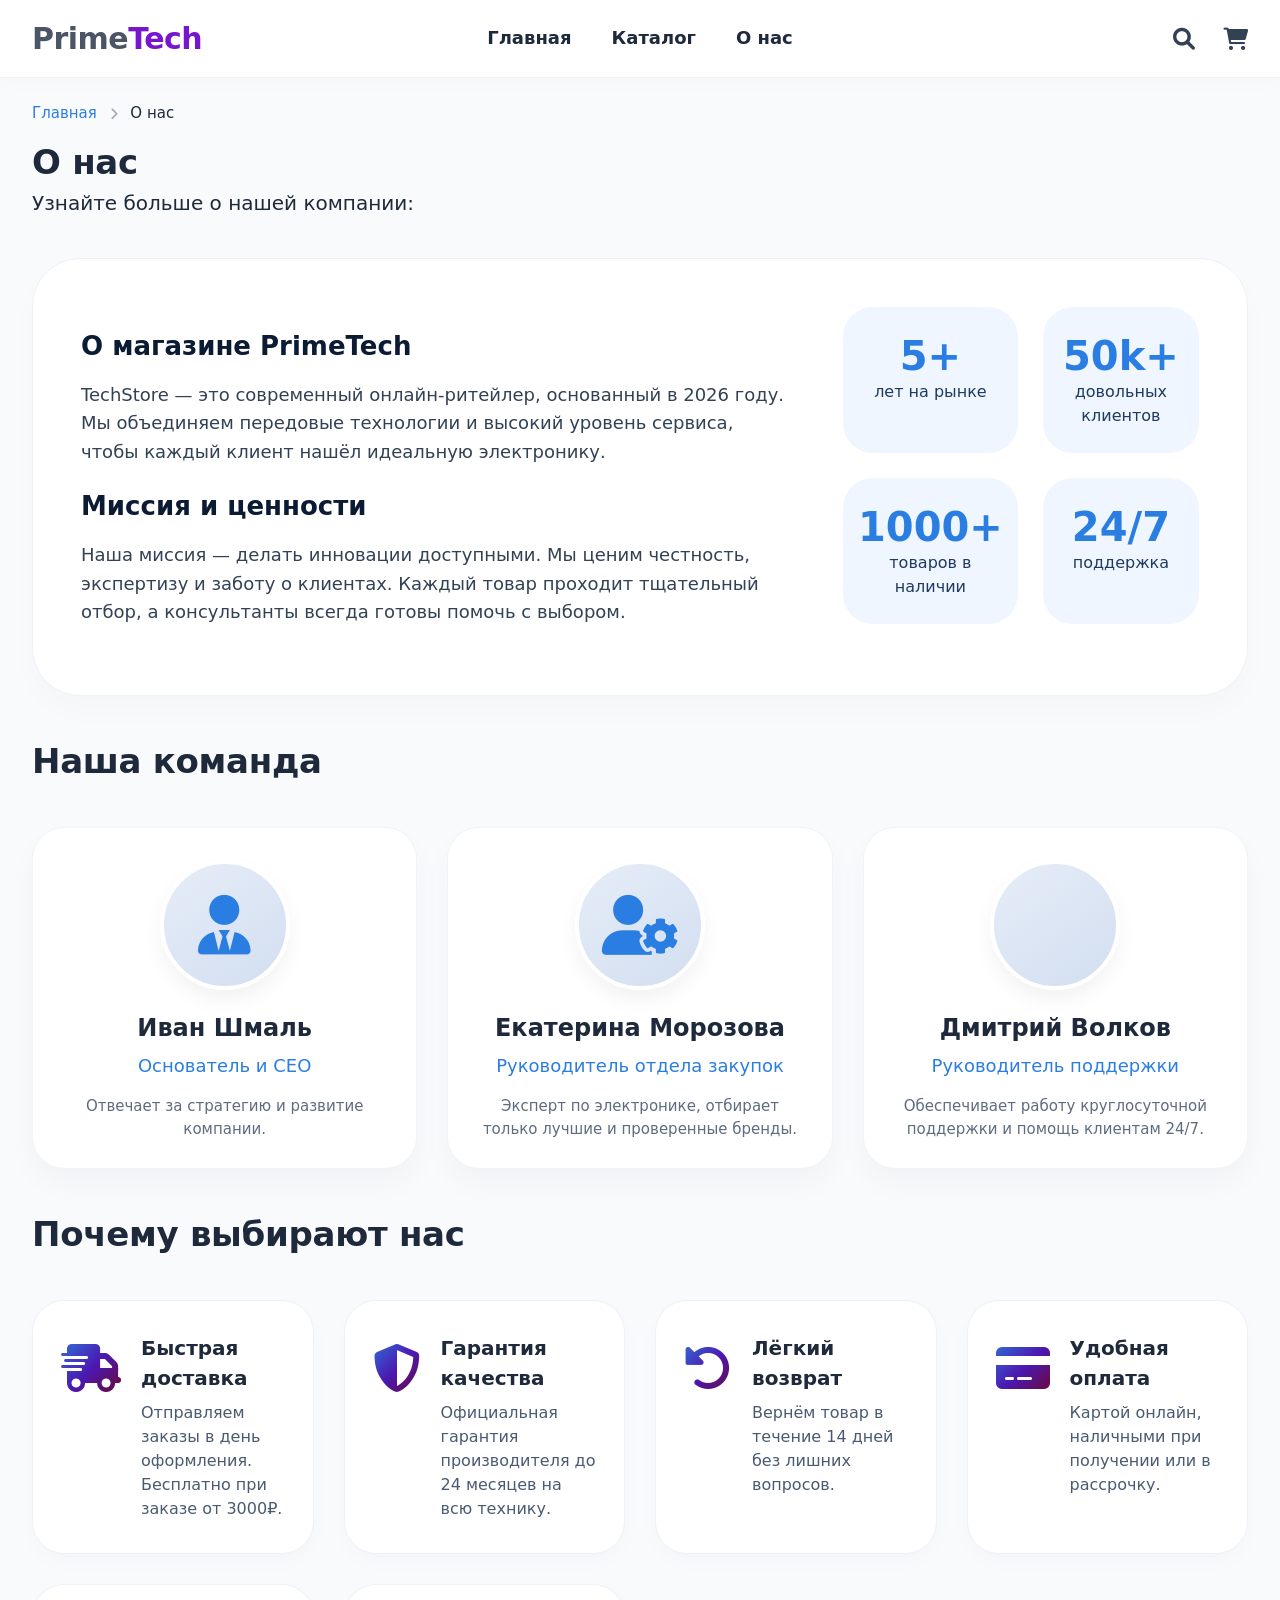
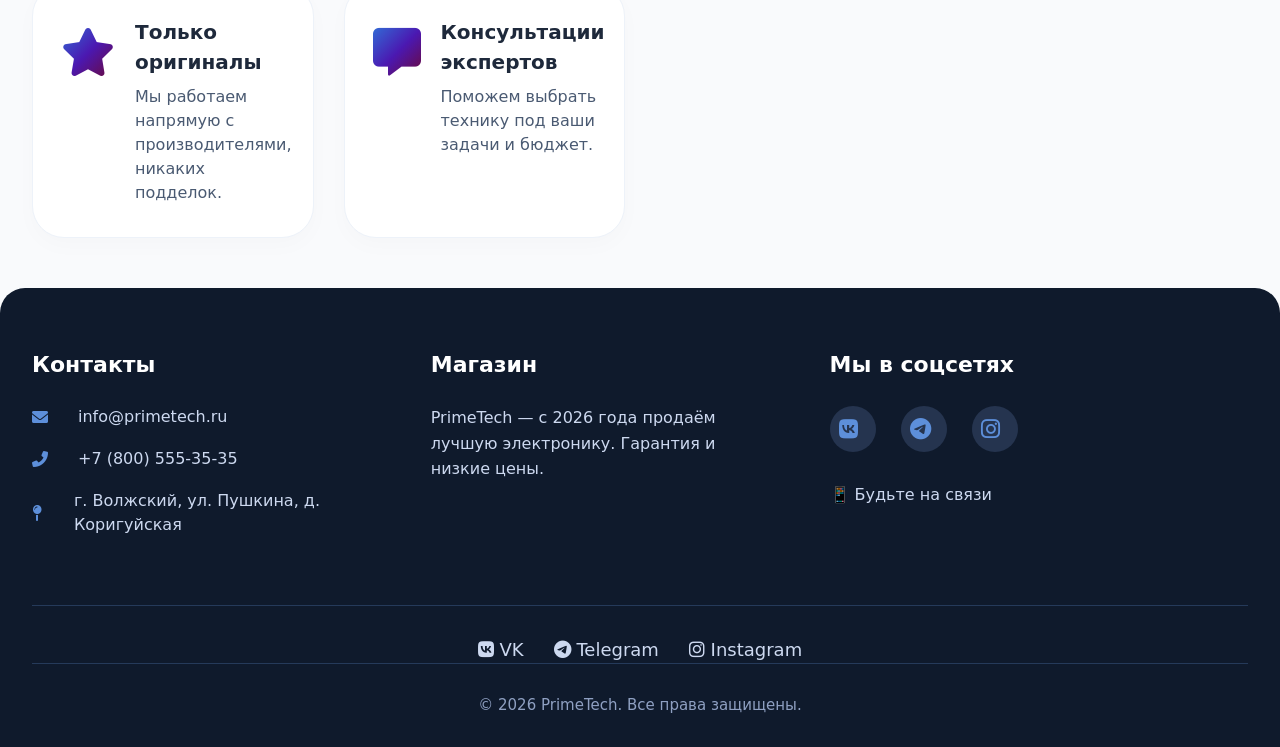
==== about.html @ de72a10a "Created about.html with team section" ====
<!DOCTYPE html>
<html lang="en">
<head>
    <meta charset="UTF-8">
    <meta name="viewport" content="width=device-width, initial-scale=1.0">
    <title>О нас - PrimeTech</title>
    <link rel="stylesheet" href="https://cdnjs.cloudflare.com/ajax/libs/font-awesome/6.0.0-beta3/css/all.min.css">
    <link href="style.css" rel="stylesheet"/>
</head>
<body>
    <header>
        <div class="content header">
            <div class="header-left">
                <div class="logo">Prime<span>Tech</span></div>
            </div>
            <div class="header-center">
                <nav class="nav">
                    <a href="index.html">Главная</a>
                    <a href="catalog.html">Каталог</a>
                    <a href="about.html">О нас</a>
                </nav>
            </div>
            <div class="header-right">
                <a class="fas fa-search"></a>
                <a class="fas fa-shopping-cart"></a>
            </div>
        </div>
    </header>

    <main class="content">
        <div class="breadcrumbs">
            <a href="index.html">Главная</a> <i class="fas fa-chevron-right" style="font-size: 12px; margin: 0 8px; opacity: 0.6;"></i> 
            <span>О нас</span>
        </div>
        <h2 style="margin-bottom: 0px;">О нас</h2>
        <p style="font-size: 20px; margin-bottom: 40px">Узнайте больше о нашей компании:</p>
        <div class="about-intro">
            <div class="about-text">
                <h3>О магазине PrimeTech</h3>
                <p>TechStore — это современный онлайн-ритейлер, основанный в 2026 году. Мы объединяем передовые технологии и высокий уровень сервиса, чтобы каждый клиент нашёл идеальную электронику.</p>
                
                <h3>Миссия и ценности</h3>
                <p>Наша миссия — делать инновации доступными. Мы ценим честность, экспертизу и заботу о клиентах. Каждый товар проходит тщательный отбор, а консультанты всегда готовы помочь с выбором.</p>
            </div>
            <div class="stats-grid">
                <div class="stat-item">
                    <div class="stat-number">5+</div>
                    <div class="stat-label">лет на рынке</div>
                </div>
                <div class="stat-item">
                    <div class="stat-number">50k+</div>
                    <div class="stat-label">довольных клиентов</div>
                </div>
                <div class="stat-item">
                    <div class="stat-number">1000+</div>
                    <div class="stat-label">товаров в наличии</div>
                </div>
                <div class="stat-item">
                    <div class="stat-number">24/7</div>
                    <div class="stat-label">поддержка</div>
                </div>
            </div>
        </div>

        <h2 class="section-title" style="margin-top: 30px;">Наша команда</h2>
        <div class="team-grid">
            <div class="team-card">
                <div class="team-avatar"><i class="fas fa-user-tie"></i></div>
                <div class="team-name">Иван Шмаль</div>
                <div class="team-position">Основатель и CEO</div>
                <div class="team-desc"> Отвечает за стратегию и развитие компании.</div>
            </div>
            <div class="team-card">
                <div class="team-avatar"><i class="fas fa-user-cog"></i></div>
                <div class="team-name">Екатерина Морозова</div>
                <div class="team-position">Руководитель отдела закупок</div>
                <div class="team-desc">Эксперт по электронике, отбирает только лучшие и проверенные бренды.</div>
            </div>
            <div class="team-card">
                <div class="team-avatar"><i class="fas fa-user-headset"></i></div>
                <div class="team-name">Дмитрий Волков</div>
                <div class="team-position">Руководитель поддержки</div>
                <div class="team-desc">Обеспечивает работу круглосуточной поддержки и помощь клиентам 24/7.</div>
            </div>
        </div>

        <h2 class="section-title">Почему выбирают нас</h2>
        <div class="benefits-list">
            <div class="benefit-card">
                <div class="benefit-icon"><i class="fas fa-truck-fast"></i></div>
                <div class="benefit-content">
                    <h4>Быстрая доставка</h4>
                    <p>Отправляем заказы в день оформления. Бесплатно при заказе от 3000₽.</p>
                </div>
            </div>
            <div class="benefit-card">
                <div class="benefit-icon"><i class="fa-solid fa-shield"></i></div>
                <div class="benefit-content">
                    <h4>Гарантия качества</h4>
                    <p>Официальная гарантия производителя до 24 месяцев на всю технику.</p>
                </div>
            </div>
            <div class="benefit-card">
                <div class="benefit-icon"><i class="fas fa-rotate-left"></i></div>
                <div class="benefit-content">
                    <h4>Лёгкий возврат</h4>
                    <p>Вернём товар в течение 14 дней без лишних вопросов.</p>
                </div>
            </div>
            <div class="benefit-card">
                <div class="benefit-icon"><i class="fas fa-credit-card"></i></div>
                <div class="benefit-content">
                    <h4>Удобная оплата</h4>
                    <p>Картой онлайн, наличными при получении или в рассрочку.</p>
                </div>
            </div>
            <div class="benefit-card">
                <div class="benefit-icon"><i class="fas fa-star"></i></div>
                <div class="benefit-content">
                    <h4>Только оригиналы</h4>
                    <p>Мы работаем напрямую с производителями, никаких подделок.</p>
                </div>
            </div>
            <div class="benefit-card">
                <div class="benefit-icon"><i class="fas fa-message"></i></div>
                <div class="benefit-content">
                    <h4>Консультации экспертов</h4>
                    <p>Поможем выбрать технику под ваши задачи и бюджет.</p>
                </div>
            </div>
        </div>
    </main>

    <footer>
        <div class="content">
            <div class="footer-grid">
                <div class="footer-col">
                    <h4 style="color:white; font-size: 22px; margin-bottom: 24px;">Контакты</h4>
                    <div class="contact-row">
                        <i class="fas fa-envelope"></i>
                        <span>info@primetech.ru</span>
                    </div>
                    <div class="contact-row">
                        <i class="fas fa-phone-alt"></i>
                        <span>+7 (800) 555-35-35</span>
                    </div>
                    <div class="contact-row">
                        <i class="fas fa-map-pin"></i>
                        <span>г. Волжский, ул. Пушкина, д. Коригуйская</span>
                    </div>
                </div>
                <div class="footer-col">
                    <h4 style="color:white; font-size: 22px; margin-bottom: 24px;">Магазин</h4>
                    <p>PrimeTech — с 2026 года продаём лучшую электронику. Гарантия и низкие цены.</p>
                </div>
                <div class="footer-col">
                    <h4 style="color:white; font-size: 22px; margin-bottom: 24px;">Мы в соцсетях</h4>
                    <div class="social-links">
                        <a href="#" aria-label="VK"><i class="fab fa-vk"></i></a>
                        <a href="#" aria-label="Telegram"><i class="fab fa-telegram-plane"></i></a>
                        <a href="#" aria-label="Instagram"><i class="fab fa-instagram"></i></a>
                    </div>
                    <p style="margin-top: 30px;">📱 Будьте на связи</p>
                </div>
            </div>
            <div style="display: flex; gap: 30px; justify-content: center; border-top: 1px solid #253a5a; padding-top: 30px; font-size: 18px;">
                <span><i class="fab fa-vk"></i> VK</span>
                <span><i class="fab fa-telegram"></i> Telegram</span>
                <span><i class="fab fa-instagram"></i> Instagram</span>
            </div>
            <div class="copyright">
                © 2026 PrimeTech. Все права защищены.
            </div>
        </div>
    </footer>
</body>
</html>
---- style.css ----
* {
    margin: 0;
    padding: 0;
    box-sizing: border-box;
    font-family: 'Segoe UI', Roboto, system-ui, sans-serif;
}

body {
    background-color: #f9fafc;
    color: #1e293b;
    line-height: 1.5;
}

.content {
    max-width: 1280px;
    margin: 0 auto;
    padding: 0 32px;
}

.content h2{
    font-size: 34px;
    font-weight: 600;
    margin-bottom: 40px;
    letter-spacing: -0.3px;
}

/* Header */

header{
    background-color: #ffffff;
    box-shadow: 0 4px 20px rgba(0,0,0,0.02);
    padding: 16px 0;
    border-bottom: 1px solid #eef2f6;
}

.header{
    display: flex;
    align-items: center;
    justify-content: space-between;
}

/* Header-left */

.header-left {
  flex: 1;
  display: flex;
  justify-content: flex-start;
}

.logo{
    font-size: 30px;
    font-weight: 700;
    letter-spacing: -0.5px;
    color: #4b5566;
}

.logo span{
    color: #7617cf;
}

/* Header-center */

.header-center{
    flex: 1;
    display: flex;
    justify-content: center;
}

.nav{
    display: flex;
    gap: 40px;
    list-style: none;
}

.nav a{
    text-decoration: none;
    font-weight: 600;
    font-size: 18px;
    color: #1e293b;
    transition: 0.2s;
    padding: 8px 0;
    border-bottom: 2px solid transparent;
}

.nav a:hover {
    color: #2a7de1;
    border-bottom-color: #2a7de1;
}

/* Header-right */

.header-right {
    flex: 1;
    display: flex;
    justify-content: flex-end;
    gap: 28px;
    font-size: 22px;
    color: #334155;
}

.header-right a {
    cursor: pointer;
    transition: 0.2s;
}

.header-right a:hover {
    color: #2a7de1;
    transform: scale(1.05);
}

/* Hero */

.hero {
    background: linear-gradient(100deg, #0f1a2f 0%, #1e3a5f 100%);
    background-size: cover;
    background-blend-mode: overlay;
    background-position: center 40%;
    color: white;
    padding: 80px 0;
    border-radius: 0 0 25px 25px;
    margin-bottom: 60px;
}

.hero-content {
    max-width: 600px;
}

.hero h1 {
    font-size: 52px;
    font-weight: 700;
    margin-bottom: 16px;
    line-height: 1.2;
}

.hero p {
    font-size: 22px;
    margin-bottom: 32px;
    opacity: 0.9;
}

.btn {
    display: inline-block;
    background-color: #2a7de1;
    color: white;
    padding: 14px 38px;
    border-radius: 60px;
    font-weight: 600;
    font-size: 18px;
    text-decoration: none;
    transition: 0.2s;
    cursor: pointer;
    box-shadow: 0 8px 18px rgba(42,125,225,0.3);
}
 .btn:hover {
    background-color: #1d5bbf;
    transform: translateY(-2px);
} 

.btn-outline {
    background: transparent;
    box-shadow: none;
    border: 2px solid #2a7de1;
    color: #2a7de1;
    padding: 12px 32px;
}

.btn-outline:hover {
    background: #2a7de1;
    color: white;
}

/* Cards */

.card{
    display: grid;
    grid-template-columns: repeat(auto-fit, minmax(260px,1fr));
    gap: 30px;
    margin-bottom: 40px;
}

.product-card{
    background: white;
    border-radius: 28px;
    padding: 24px 22px 28px;
    box-shadow: 0 15px 30px rgba(0,0,0,0.03);
    transition: 0.25s ease;
    border: 1px solid #f0f3f8;
    display: flex;
    flex-direction: column;
}


.product-card:hover {
    transform: translateY(-6px);
    box-shadow: 0 30px 45px rgba(0,20,50,0.08);
    border-color: #d9e3f0;
}

.product-title{
    font-size: 20px;
    font-weight: 600;
    margin-bottom: 8px;
}

.product-about{
    font-size: 14px;
    color: #5f6c80;
    margin-bottom: 18px;
    line-height: 1.4;
    flex: 1;
}

.product-price{
    font-size: 26px;
    font-weight: 700;
    color: #0b1b33;
    margin-bottom: 18px;
}

.product-card span{
    display: inline-block;
    background-color: #dc2626;
    color: white;
    font-weight: 700;
    font-size: 18px;
    padding: 6px 18px;
    border-radius: 40px;
    margin-bottom: 16px;
    align-self: flex-start;
    letter-spacing: 0.5px;
    box-shadow: 0 4px 10px rgba(220,38,38,0.2);
}

.product-reviews{
    font-size: 16px;
    color: #64748b;
    margin-bottom: 16px;
    font-weight: 500;
}

.product-reviews i{
    color: #f5b342;
    margin-right: 6px;
}

.product-card .btn{
    padding: 12px 0;
    font-size: 16px;
    text-align: center;
    width: 100%;
    background-color: #eef2f8;
    color: #1e293b;
    box-shadow: none;
    border-radius: 40px;
    font-weight: 600;
}

.product-card .btn i{
    margin-right: 8px;
}

.product-card .btn:hover{
    background-color: #2a7de1;
    color: white;
}

/* Преимущества */

.benefits-grid {
    display: grid;
    grid-template-columns: repeat(4, 1fr);
    gap: 30px;
    margin: 60px 0 40px;
}
.benefit-item {
    background: white;
    padding: 30px 20px;
    border-radius: 40px;
    text-align: center;
    box-shadow: 0 8px 22px rgba(0,0,0,0.02);
    border: 1px solid #edf2f9;
    transition: 0.2s;
}
.benefit-item:hover {
    transform: translateY(-6px);
    box-shadow: 0 30px 45px rgba(0,20,50,0.08);
    border-color: #d9e3f0;
}
.benefit-item i {
    font-size: 48px;
    margin-bottom: 20px;
    background: linear-gradient(135deg, #2c7cdd, #4b18b1, #74051d);
    background-clip: text;
    color: transparent;
}
.benefit-item h4 {
    font-size: 20px;
    font-weight: 600;
    margin-bottom: 10px;
}
.benefit-item p {
    color: #4a5a72;
    font-size: 15px;
}

/* Footer */

footer {
    background-color: #0f1a2c;
    color: #cdd9f0;
    padding: 60px 0 30px;
    border-radius: 25px 25px 0 0;
}

.footer-grid {
    display: grid;
    grid-template-columns: 1fr 1fr 1.2fr;
    gap: 50px;
    margin-bottom: 50px;
}

.footer-col p {
    margin: 12px 0 16px;
    font-size: 16px;
    line-height: 1.6;
}

.footer-col i {
    width: 28px;
    color: #5d8fda;
}

.social-links {
    display: flex;
    gap: 25px;
    margin-top: 25px;
}
.social-links a {
    color: white;
    background: #25344f;
    width: 46px;
    height: 46px;
    border-radius: 50%;
    display: flex;
    align-items: center;
    justify-content: center;
    font-size: 22px;
    transition: 0.2s;
    text-decoration: none;
}
.social-links a:hover {
    background: #2a7de1;
    transform: scale(1.08);
}

.copyright {
    border-top: 1px solid #253a5a;
    padding-top: 30px;
    text-align: center;
    color: #8fa0c2;
    font-size: 15px;
}

hr {
    border: none;
    border-top: 2px solid #e5ecf5;
    margin: 20px 0 40px;
}

/* мелкие детали */
.catalog-link {
    text-align: right;
    margin-bottom: 30px;
}
.catalog-link a {
    font-weight: 600;
    color: #2a7de1;
    text-decoration: none;
    font-size: 18px;
}
.catalog-link i {
    transition: 0.2s;
}
.catalog-link a:hover i {
    transform: translateX(6px);
}
.contact-row {
    display: flex;
    align-items: center;
    gap: 18px;
    margin-bottom: 18px;
}



/* catalog.html */

.breadcrumbs {
    padding: 24px 0 12px;
    font-size: 15px;
    color: #5f6c80;
}
.breadcrumbs a {
    color: #2a7de1;
    text-decoration: none;
}
.breadcrumbs span {
    font-weight: 500;
    color: #1e293b;
}

/* about.html */

.about-intro {
    display: flex;
    flex-wrap: wrap;
    gap: 50px;
    margin: 40px 0 40px;
    background: white;
    border-radius: 48px;
    padding: 48px;
    box-shadow: 0 15px 30px rgba(0,0,0,0.02);
    border: 1px solid #eef2f6;
}
.about-text {
    flex: 2;
    min-width: 300px;
}
.about-text h3 {
    font-size: 26px;
    margin: 20px 0 15px;
    color: #0b1b33;
}
.about-text p {
    font-size: 18px;
    color: #334155;
    margin-bottom: 20px;
    line-height: 1.6;
}

.stats-grid {
    flex: 1;
    min-width: 220px;
    display: grid;
    grid-template-columns: 1fr 1fr;
    gap: 25px;
    align-content: start;
}
.stat-item {
    background: #f0f6ff;
    border-radius: 30px;
    padding: 25px 15px;
    text-align: center;
}
.stat-number {
    font-size: 40px;
    font-weight: 800;
    color: #2a7de1;
    line-height: 1.2;
}
.stat-label {
    font-size: 16px;
    color: #1e3a5f;
}

.team-grid {
    display: grid;
    grid-template-columns: repeat(auto-fit, minmax(260px, 1fr));
    gap: 30px;
    margin: 40px 0 40px;
}
.team-card {
    background: white;
    border-radius: 32px;
    padding: 32px 24px 28px;
    box-shadow: 0 15px 30px rgba(0,0,0,0.03);
    border: 1px solid #f0f3f8;
    text-align: center;
    transition: 0.25s ease;
}
.team-card:hover {
    transform: translateY(-6px);
    border-color: #d9e3f0;
    box-shadow: 0 30px 45px rgba(42,125,225,0.08);
}
.team-avatar {
    width: 130px;
    height: 130px;
    background: linear-gradient(145deg, #e6edf8, #d2def0);
    border-radius: 50%;
    margin: 0 auto 20px;
    display: flex;
    align-items: center;
    justify-content: center;
    font-size: 60px;
    color: #2a7de1;
    border: 4px solid white;
    box-shadow: 0 10px 20px rgba(0,0,0,0.05);
}
.team-name {
    font-size: 24px;
    font-weight: 700;
    margin-bottom: 6px;
}
.team-position {
    font-size: 18px;
    color: #2a7de1;
    font-weight: 500;
    margin-bottom: 16px;
}
.team-desc {
    color: #5f6c80;
    font-size: 15px;
}

.benefits-list {
    display: grid;
    grid-template-columns: repeat(auto-fit, minmax(250px, 1fr));
    gap: 30px;
    margin: 40px 0 50px;
}
.benefit-card {
    background: white;
    border-radius: 32px;
    padding: 32px 28px;
    border: 1px solid #edf2f9;
    box-shadow: 0 8px 22px rgba(0,0,0,0.02);
    transition: 0.2s;
    display: flex;
    gap: 20px;
    align-items: flex-start;
}
.benefit-card:hover {
    border-color: #cbd5e1;
    box-shadow: 0 15px 30px rgba(42,125,225,0.08);
}
.benefit-icon {
    font-size: 48px;
    margin-bottom: 20px;
    background: linear-gradient(135deg, #2c7cdd, #4b18b1, #74051d);
    background-clip: text;
    color: transparent;
}
.benefit-content h4 {
    font-size: 20px;
    font-weight: 700;
    margin-bottom: 8px;
}
.benefit-content p {
    color: #4a5a72;
    font-size: 16px;
}
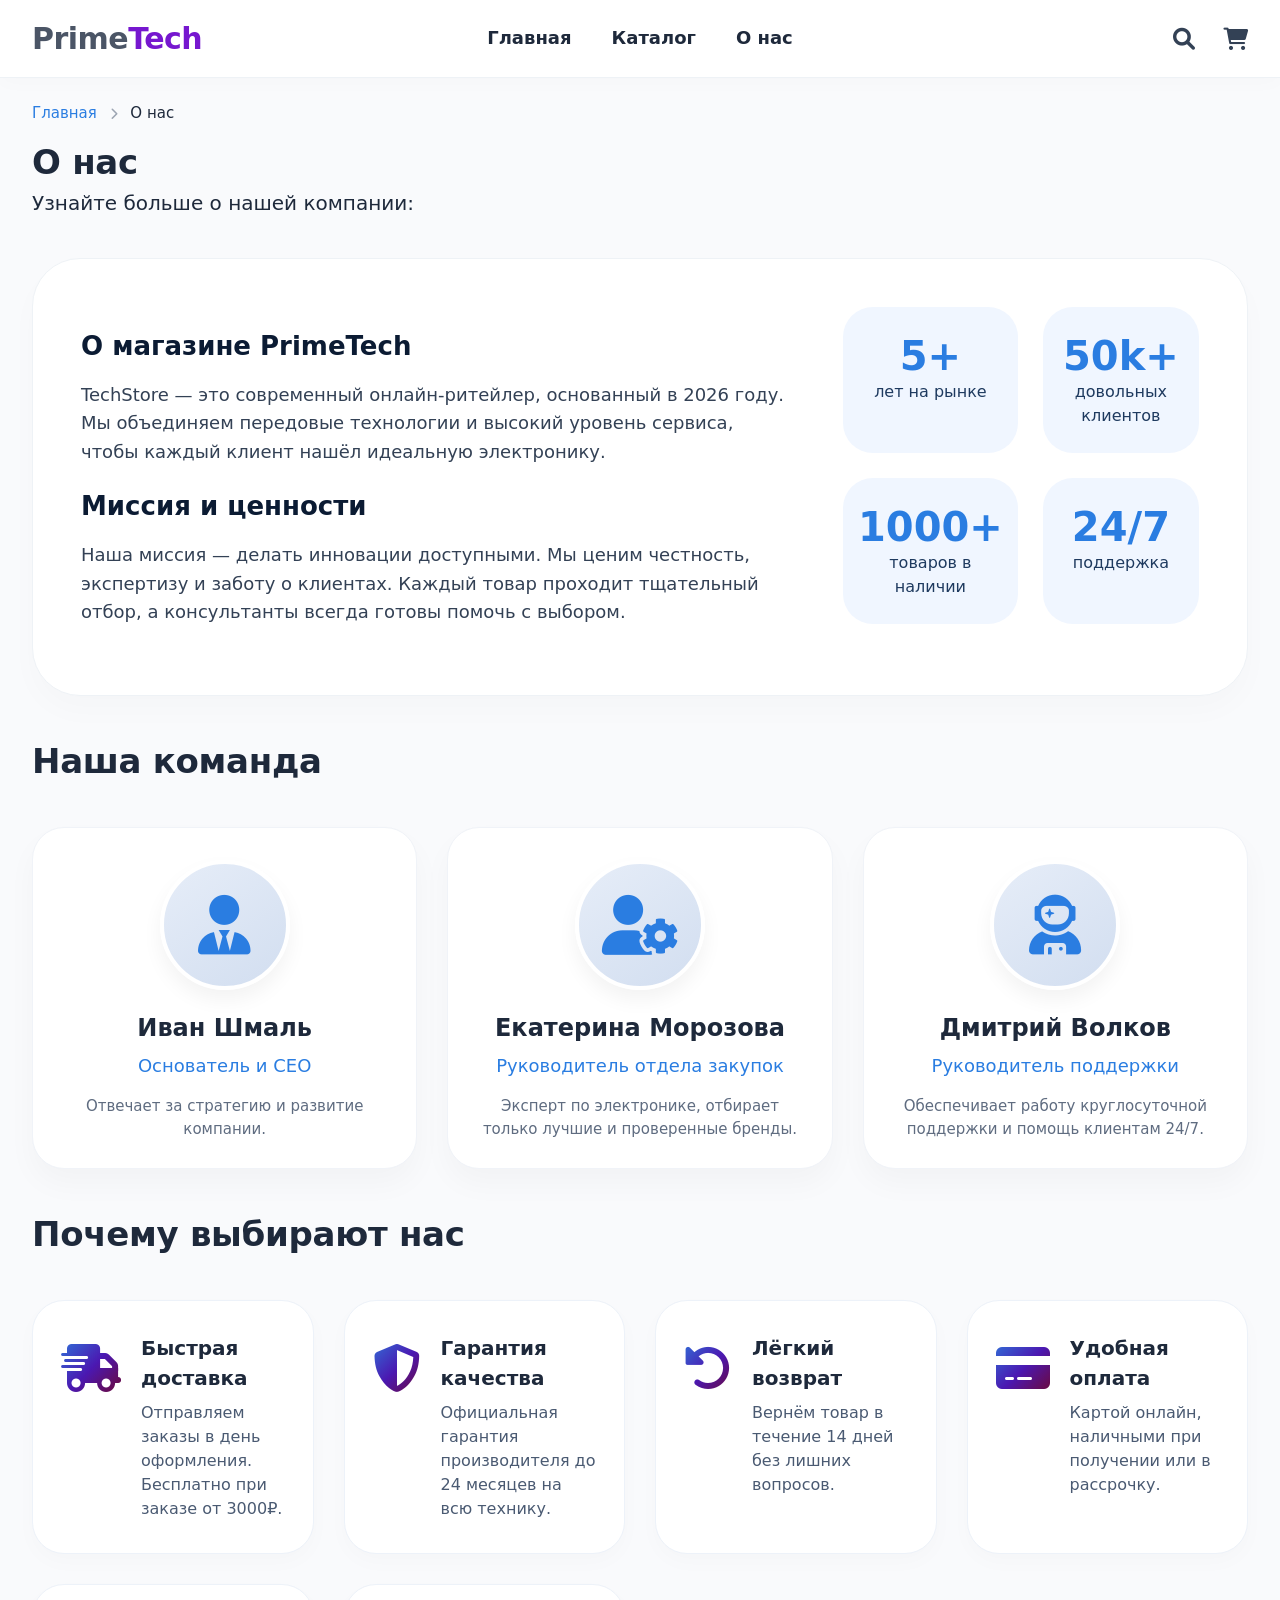
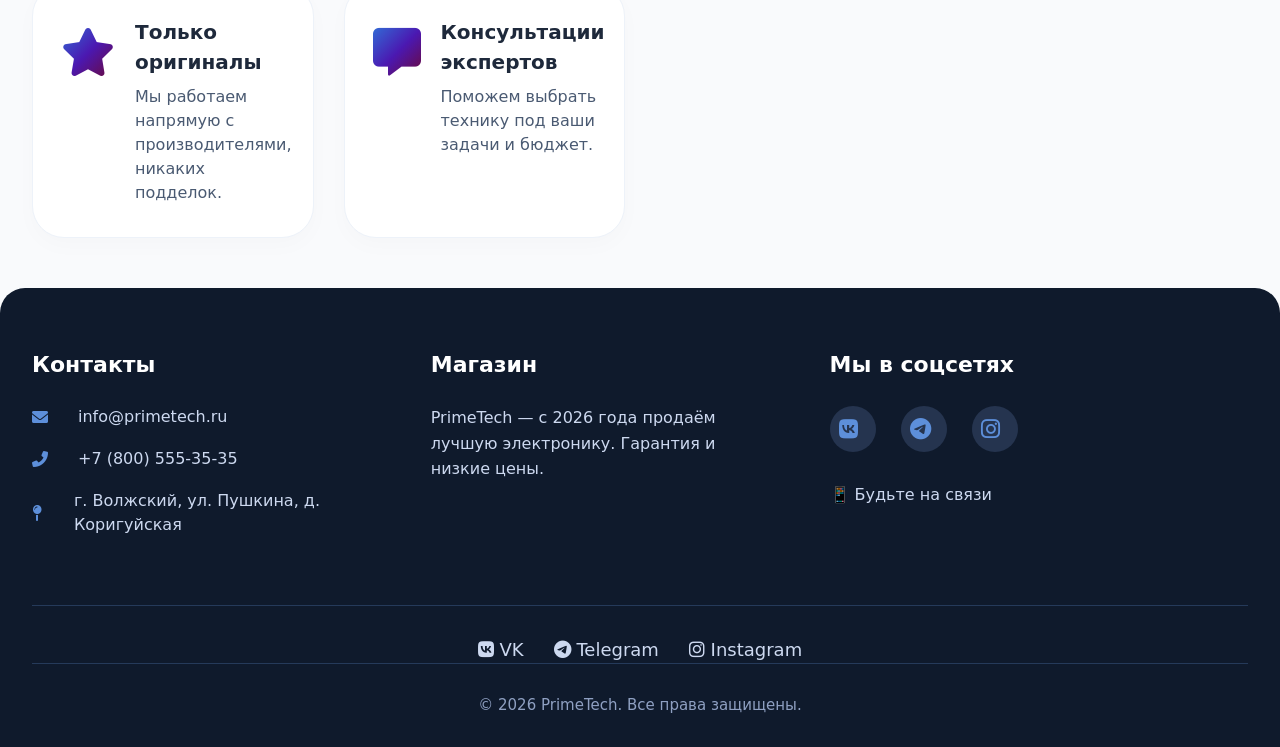
==== commit 6528a9fc: "added Adaptive layout" ====
--- a/about.html
+++ b/about.html
@@ -77,7 +77,7 @@
                 <div class="team-desc">Эксперт по электронике, отбирает только лучшие и проверенные бренды.</div>
             </div>
             <div class="team-card">
-                <div class="team-avatar"><i class="fas fa-user-headset"></i></div>
+                <div class="team-avatar"><i class="fa-solid fa-user-astronaut"></i></div>
                 <div class="team-name">Дмитрий Волков</div>
                 <div class="team-position">Руководитель поддержки</div>
                 <div class="team-desc">Обеспечивает работу круглосуточной поддержки и помощь клиентам 24/7.</div>
--- a/style.css
+++ b/style.css
@@ -549,4 +549,156 @@
 .benefit-content p {
     color: #4a5a72;
     font-size: 16px;
+}
+
+/* ===== ПРОСТАЯ АДАПТИВНАЯ ВЁРСТКА ===== */
+
+/* Планшеты (горизонтальные и вертикальные) */
+@media screen and (max-width: 1024px) {
+    .container {
+        padding: 0 20px;
+    }
+    
+    .header {
+        flex-wrap: wrap;
+    }
+    
+    .hero h1 {
+        font-size: 42px;
+    }
+    
+    .benefits-grid {
+        grid-template-columns: repeat(2, 1fr);
+    }
+    
+    .footer-grid {
+        grid-template-columns: repeat(2, 1fr);
+    }
+}
+
+/* Мобильные устройства */
+@media screen and (max-width: 768px) {
+    .header {
+        flex-direction: column;
+        text-align: center;
+    }
+    
+    .header-left, .header-center, .header-right {
+        width: 100%;
+        justify-content: center;
+    }
+    
+    .nav {
+        justify-content: center;
+    }
+    
+    .hero {
+        padding: 50px 0;
+    }
+    
+    .hero h1 {
+        font-size: 32px;
+    }
+    
+    .hero p {
+        font-size: 18px;
+    }
+    
+    .card {
+        grid-template-columns: repeat(2, 1fr);
+    }
+    
+    .benefits-grid {
+        grid-template-columns: 1fr;
+    }
+    
+    .catalog-header {
+        flex-direction: column;
+        text-align: center;
+    }
+    
+    .about-intro {
+        flex-direction: column;
+    }
+    
+    .footer-grid {
+        grid-template-columns: 1fr;
+        text-align: center;
+    }
+    
+    .contact-row {
+        justify-content: center;
+    }
+    
+    .social-links {
+        justify-content: center;
+    }
+}
+
+/* Маленькие телефоны */
+@media screen and (max-width: 480px) {
+    .content {
+        padding: 0 15px;
+    }
+    
+    .logo {
+        font-size: 24px;
+    }
+    
+    .nav {
+        gap: 15px;
+    }
+    
+    .nav li a {
+        font-size: 16px;
+    }
+    
+    .hero h1 {
+        font-size: 28px;
+    }
+    
+    .hero p {
+        font-size: 16px;
+    }
+    
+    .card {
+        grid-template-columns: 1fr;
+    }
+    
+    .btn {
+        width: 100%;
+        text-align: center;
+    }
+    
+    .content h2 {
+        font-size: 26px;
+        text-align: center;
+    }
+    
+    .product-card {
+        margin: 0 auto;
+        width: 100%;
+    }
+    
+    .filter-tabs {
+        flex-direction: column;
+        width: 100%;
+    }
+    
+    .filter-btn {
+        width: 100%;
+    }
+    
+    .pagination {
+        flex-wrap: wrap;
+        justify-content: center;
+    }
+    
+    .team-grid {
+        grid-template-columns: 1fr;
+    }
+    
+    .stats-grid {
+        grid-template-columns: 1fr 1fr;
+    }
 }
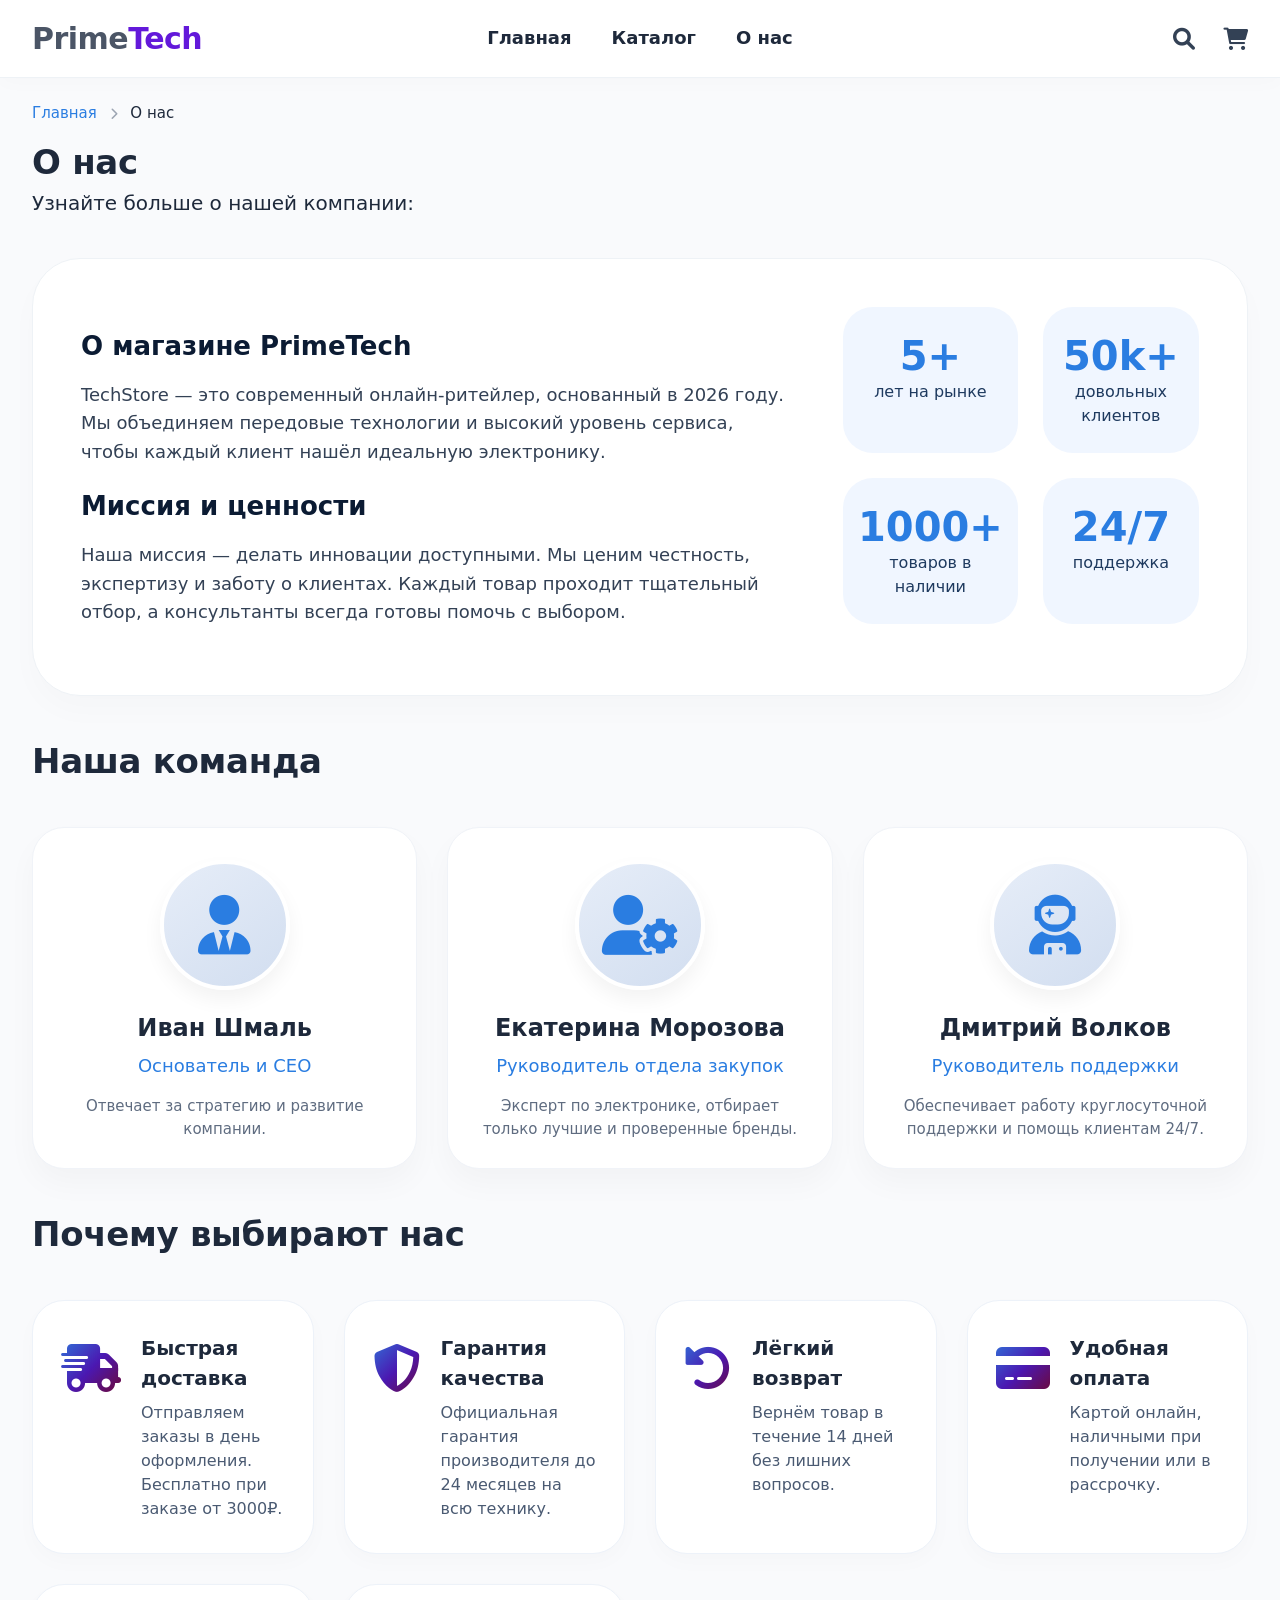
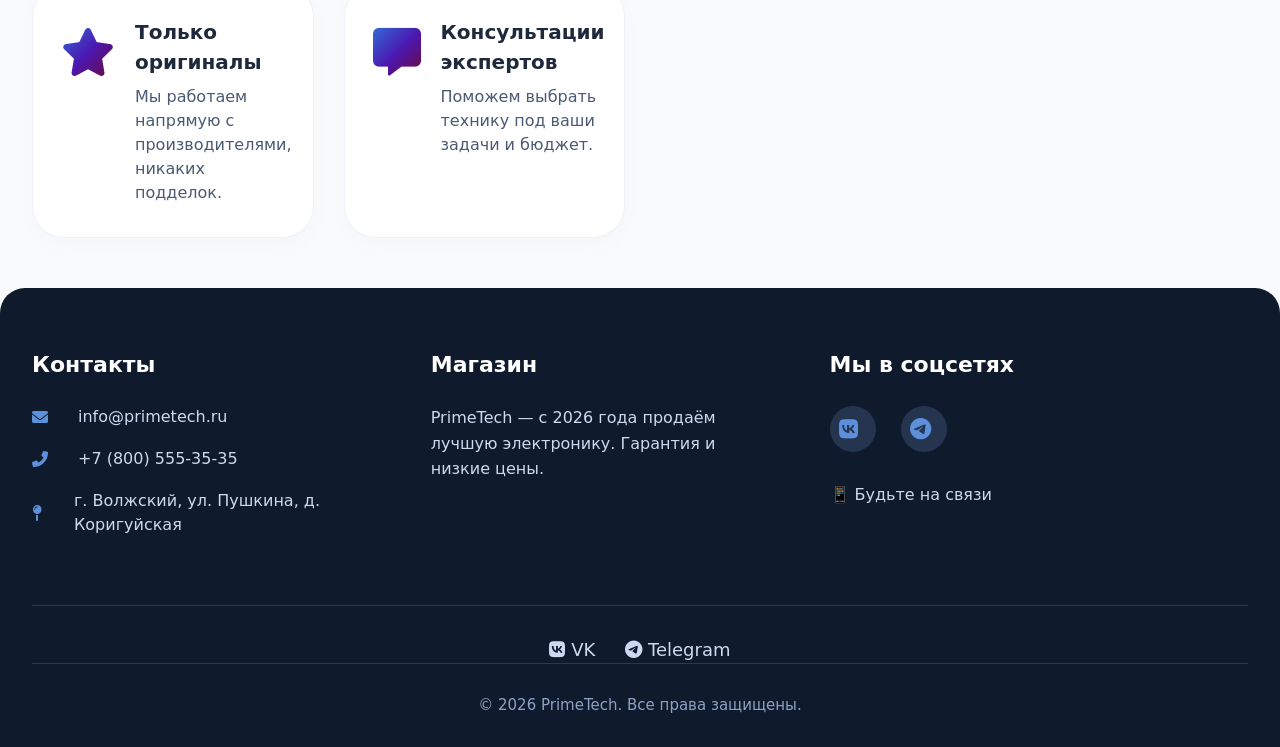
==== commit 5f41e359: "delete instagrama" ====
--- a/about.html
+++ b/about.html
@@ -1,177 +1,223 @@
-<!DOCTYPE html>
+<!doctype html>
 <html lang="en">
-<head>
-    <meta charset="UTF-8">
-    <meta name="viewport" content="width=device-width, initial-scale=1.0">
+  <head>
+    <meta charset="UTF-8" />
+    <meta name="viewport" content="width=device-width, initial-scale=1.0" />
     <title>О нас - PrimeTech</title>
-    <link rel="stylesheet" href="https://cdnjs.cloudflare.com/ajax/libs/font-awesome/6.0.0-beta3/css/all.min.css">
-    <link href="style.css" rel="stylesheet"/>
-</head>
-<body>
+    <link
+      rel="stylesheet"
+      href="https://cdnjs.cloudflare.com/ajax/libs/font-awesome/6.0.0-beta3/css/all.min.css"
+    />
+    <link href="style.css" rel="stylesheet" />
+  </head>
+  <body>
     <header>
-        <div class="content header">
-            <div class="header-left">
-                <div class="logo">Prime<span>Tech</span></div>
-            </div>
-            <div class="header-center">
-                <nav class="nav">
-                    <a href="index.html">Главная</a>
-                    <a href="catalog.html">Каталог</a>
-                    <a href="about.html">О нас</a>
-                </nav>
-            </div>
-            <div class="header-right">
-                <a class="fas fa-search"></a>
-                <a class="fas fa-shopping-cart"></a>
-            </div>
-        </div>
+      <div class="content header">
+        <div class="header-left">
+          <div class="logo">Prime<span>Tech</span></div>
+        </div>
+        <div class="header-center">
+          <nav class="nav">
+            <a href="index.html">Главная</a>
+            <a href="catalog.html">Каталог</a>
+            <a href="about.html">О нас</a>
+          </nav>
+        </div>
+        <div class="header-right">
+          <a class="fas fa-search"></a>
+          <a class="fas fa-shopping-cart"></a>
+        </div>
+      </div>
     </header>
 
     <main class="content">
-        <div class="breadcrumbs">
-            <a href="index.html">Главная</a> <i class="fas fa-chevron-right" style="font-size: 12px; margin: 0 8px; opacity: 0.6;"></i> 
-            <span>О нас</span>
-        </div>
-        <h2 style="margin-bottom: 0px;">О нас</h2>
-        <p style="font-size: 20px; margin-bottom: 40px">Узнайте больше о нашей компании:</p>
-        <div class="about-intro">
-            <div class="about-text">
-                <h3>О магазине PrimeTech</h3>
-                <p>TechStore — это современный онлайн-ритейлер, основанный в 2026 году. Мы объединяем передовые технологии и высокий уровень сервиса, чтобы каждый клиент нашёл идеальную электронику.</p>
-                
-                <h3>Миссия и ценности</h3>
-                <p>Наша миссия — делать инновации доступными. Мы ценим честность, экспертизу и заботу о клиентах. Каждый товар проходит тщательный отбор, а консультанты всегда готовы помочь с выбором.</p>
-            </div>
-            <div class="stats-grid">
-                <div class="stat-item">
-                    <div class="stat-number">5+</div>
-                    <div class="stat-label">лет на рынке</div>
-                </div>
-                <div class="stat-item">
-                    <div class="stat-number">50k+</div>
-                    <div class="stat-label">довольных клиентов</div>
-                </div>
-                <div class="stat-item">
-                    <div class="stat-number">1000+</div>
-                    <div class="stat-label">товаров в наличии</div>
-                </div>
-                <div class="stat-item">
-                    <div class="stat-number">24/7</div>
-                    <div class="stat-label">поддержка</div>
-                </div>
-            </div>
-        </div>
-
-        <h2 class="section-title" style="margin-top: 30px;">Наша команда</h2>
-        <div class="team-grid">
-            <div class="team-card">
-                <div class="team-avatar"><i class="fas fa-user-tie"></i></div>
-                <div class="team-name">Иван Шмаль</div>
-                <div class="team-position">Основатель и CEO</div>
-                <div class="team-desc"> Отвечает за стратегию и развитие компании.</div>
-            </div>
-            <div class="team-card">
-                <div class="team-avatar"><i class="fas fa-user-cog"></i></div>
-                <div class="team-name">Екатерина Морозова</div>
-                <div class="team-position">Руководитель отдела закупок</div>
-                <div class="team-desc">Эксперт по электронике, отбирает только лучшие и проверенные бренды.</div>
-            </div>
-            <div class="team-card">
-                <div class="team-avatar"><i class="fa-solid fa-user-astronaut"></i></div>
-                <div class="team-name">Дмитрий Волков</div>
-                <div class="team-position">Руководитель поддержки</div>
-                <div class="team-desc">Обеспечивает работу круглосуточной поддержки и помощь клиентам 24/7.</div>
-            </div>
-        </div>
-
-        <h2 class="section-title">Почему выбирают нас</h2>
-        <div class="benefits-list">
-            <div class="benefit-card">
-                <div class="benefit-icon"><i class="fas fa-truck-fast"></i></div>
-                <div class="benefit-content">
-                    <h4>Быстрая доставка</h4>
-                    <p>Отправляем заказы в день оформления. Бесплатно при заказе от 3000₽.</p>
-                </div>
-            </div>
-            <div class="benefit-card">
-                <div class="benefit-icon"><i class="fa-solid fa-shield"></i></div>
-                <div class="benefit-content">
-                    <h4>Гарантия качества</h4>
-                    <p>Официальная гарантия производителя до 24 месяцев на всю технику.</p>
-                </div>
-            </div>
-            <div class="benefit-card">
-                <div class="benefit-icon"><i class="fas fa-rotate-left"></i></div>
-                <div class="benefit-content">
-                    <h4>Лёгкий возврат</h4>
-                    <p>Вернём товар в течение 14 дней без лишних вопросов.</p>
-                </div>
-            </div>
-            <div class="benefit-card">
-                <div class="benefit-icon"><i class="fas fa-credit-card"></i></div>
-                <div class="benefit-content">
-                    <h4>Удобная оплата</h4>
-                    <p>Картой онлайн, наличными при получении или в рассрочку.</p>
-                </div>
-            </div>
-            <div class="benefit-card">
-                <div class="benefit-icon"><i class="fas fa-star"></i></div>
-                <div class="benefit-content">
-                    <h4>Только оригиналы</h4>
-                    <p>Мы работаем напрямую с производителями, никаких подделок.</p>
-                </div>
-            </div>
-            <div class="benefit-card">
-                <div class="benefit-icon"><i class="fas fa-message"></i></div>
-                <div class="benefit-content">
-                    <h4>Консультации экспертов</h4>
-                    <p>Поможем выбрать технику под ваши задачи и бюджет.</p>
-                </div>
-            </div>
-        </div>
+      <div class="breadcrumbs">
+        <a href="index.html">Главная</a>
+        <i
+          class="fas fa-chevron-right"
+          style="font-size: 12px; margin: 0 8px; opacity: 0.6"
+        ></i>
+        <span>О нас</span>
+      </div>
+      <h2 style="margin-bottom: 0px">О нас</h2>
+      <p style="font-size: 20px; margin-bottom: 40px">
+        Узнайте больше о нашей компании:
+      </p>
+      <div class="about-intro">
+        <div class="about-text">
+          <h3>О магазине PrimeTech</h3>
+          <p>
+            TechStore — это современный онлайн-ритейлер, основанный в 2026 году.
+            Мы объединяем передовые технологии и высокий уровень сервиса, чтобы
+            каждый клиент нашёл идеальную электронику.
+          </p>
+
+          <h3>Миссия и ценности</h3>
+          <p>
+            Наша миссия — делать инновации доступными. Мы ценим честность,
+            экспертизу и заботу о клиентах. Каждый товар проходит тщательный
+            отбор, а консультанты всегда готовы помочь с выбором.
+          </p>
+        </div>
+        <div class="stats-grid">
+          <div class="stat-item">
+            <div class="stat-number">5+</div>
+            <div class="stat-label">лет на рынке</div>
+          </div>
+          <div class="stat-item">
+            <div class="stat-number">50k+</div>
+            <div class="stat-label">довольных клиентов</div>
+          </div>
+          <div class="stat-item">
+            <div class="stat-number">1000+</div>
+            <div class="stat-label">товаров в наличии</div>
+          </div>
+          <div class="stat-item">
+            <div class="stat-number">24/7</div>
+            <div class="stat-label">поддержка</div>
+          </div>
+        </div>
+      </div>
+
+      <h2 class="section-title" style="margin-top: 30px">Наша команда</h2>
+      <div class="team-grid">
+        <div class="team-card">
+          <div class="team-avatar"><i class="fas fa-user-tie"></i></div>
+          <div class="team-name">Иван Шмаль</div>
+          <div class="team-position">Основатель и CEO</div>
+          <div class="team-desc">
+            Отвечает за стратегию и развитие компании.
+          </div>
+        </div>
+        <div class="team-card">
+          <div class="team-avatar"><i class="fas fa-user-cog"></i></div>
+          <div class="team-name">Екатерина Морозова</div>
+          <div class="team-position">Руководитель отдела закупок</div>
+          <div class="team-desc">
+            Эксперт по электронике, отбирает только лучшие и проверенные бренды.
+          </div>
+        </div>
+        <div class="team-card">
+          <div class="team-avatar">
+            <i class="fa-solid fa-user-astronaut"></i>
+          </div>
+          <div class="team-name">Дмитрий Волков</div>
+          <div class="team-position">Руководитель поддержки</div>
+          <div class="team-desc">
+            Обеспечивает работу круглосуточной поддержки и помощь клиентам 24/7.
+          </div>
+        </div>
+      </div>
+
+      <h2 class="section-title">Почему выбирают нас</h2>
+      <div class="benefits-list">
+        <div class="benefit-card">
+          <div class="benefit-icon"><i class="fas fa-truck-fast"></i></div>
+          <div class="benefit-content">
+            <h4>Быстрая доставка</h4>
+            <p>
+              Отправляем заказы в день оформления. Бесплатно при заказе от
+              3000₽.
+            </p>
+          </div>
+        </div>
+        <div class="benefit-card">
+          <div class="benefit-icon"><i class="fa-solid fa-shield"></i></div>
+          <div class="benefit-content">
+            <h4>Гарантия качества</h4>
+            <p>
+              Официальная гарантия производителя до 24 месяцев на всю технику.
+            </p>
+          </div>
+        </div>
+        <div class="benefit-card">
+          <div class="benefit-icon"><i class="fas fa-rotate-left"></i></div>
+          <div class="benefit-content">
+            <h4>Лёгкий возврат</h4>
+            <p>Вернём товар в течение 14 дней без лишних вопросов.</p>
+          </div>
+        </div>
+        <div class="benefit-card">
+          <div class="benefit-icon"><i class="fas fa-credit-card"></i></div>
+          <div class="benefit-content">
+            <h4>Удобная оплата</h4>
+            <p>Картой онлайн, наличными при получении или в рассрочку.</p>
+          </div>
+        </div>
+        <div class="benefit-card">
+          <div class="benefit-icon"><i class="fas fa-star"></i></div>
+          <div class="benefit-content">
+            <h4>Только оригиналы</h4>
+            <p>Мы работаем напрямую с производителями, никаких подделок.</p>
+          </div>
+        </div>
+        <div class="benefit-card">
+          <div class="benefit-icon"><i class="fas fa-message"></i></div>
+          <div class="benefit-content">
+            <h4>Консультации экспертов</h4>
+            <p>Поможем выбрать технику под ваши задачи и бюджет.</p>
+          </div>
+        </div>
+      </div>
     </main>
 
     <footer>
-        <div class="content">
-            <div class="footer-grid">
-                <div class="footer-col">
-                    <h4 style="color:white; font-size: 22px; margin-bottom: 24px;">Контакты</h4>
-                    <div class="contact-row">
-                        <i class="fas fa-envelope"></i>
-                        <span>info@primetech.ru</span>
-                    </div>
-                    <div class="contact-row">
-                        <i class="fas fa-phone-alt"></i>
-                        <span>+7 (800) 555-35-35</span>
-                    </div>
-                    <div class="contact-row">
-                        <i class="fas fa-map-pin"></i>
-                        <span>г. Волжский, ул. Пушкина, д. Коригуйская</span>
-                    </div>
-                </div>
-                <div class="footer-col">
-                    <h4 style="color:white; font-size: 22px; margin-bottom: 24px;">Магазин</h4>
-                    <p>PrimeTech — с 2026 года продаём лучшую электронику. Гарантия и низкие цены.</p>
-                </div>
-                <div class="footer-col">
-                    <h4 style="color:white; font-size: 22px; margin-bottom: 24px;">Мы в соцсетях</h4>
-                    <div class="social-links">
-                        <a href="#" aria-label="VK"><i class="fab fa-vk"></i></a>
-                        <a href="#" aria-label="Telegram"><i class="fab fa-telegram-plane"></i></a>
-                        <a href="#" aria-label="Instagram"><i class="fab fa-instagram"></i></a>
-                    </div>
-                    <p style="margin-top: 30px;">📱 Будьте на связи</p>
-                </div>
-            </div>
-            <div style="display: flex; gap: 30px; justify-content: center; border-top: 1px solid #253a5a; padding-top: 30px; font-size: 18px;">
-                <span><i class="fab fa-vk"></i> VK</span>
-                <span><i class="fab fa-telegram"></i> Telegram</span>
-                <span><i class="fab fa-instagram"></i> Instagram</span>
-            </div>
-            <div class="copyright">
-                © 2026 PrimeTech. Все права защищены.
-            </div>
-        </div>
+      <div class="content">
+        <div class="footer-grid">
+          <div class="footer-col">
+            <h4 style="color: white; font-size: 22px; margin-bottom: 24px">
+              Контакты
+            </h4>
+            <div class="contact-row">
+              <i class="fas fa-envelope"></i>
+              <span>info@primetech.ru</span>
+            </div>
+            <div class="contact-row">
+              <i class="fas fa-phone-alt"></i>
+              <span>+7 (800) 555-35-35</span>
+            </div>
+            <div class="contact-row">
+              <i class="fas fa-map-pin"></i>
+              <span>г. Волжский, ул. Пушкина, д. Коригуйская</span>
+            </div>
+          </div>
+          <div class="footer-col">
+            <h4 style="color: white; font-size: 22px; margin-bottom: 24px">
+              Магазин
+            </h4>
+            <p>
+              PrimeTech — с 2026 года продаём лучшую электронику. Гарантия и
+              низкие цены.
+            </p>
+          </div>
+          <div class="footer-col">
+            <h4 style="color: white; font-size: 22px; margin-bottom: 24px">
+              Мы в соцсетях
+            </h4>
+            <div class="social-links">
+              <a href="#" aria-label="VK"><i class="fab fa-vk"></i></a>
+              <a href="#" aria-label="Telegram"
+                ><i class="fab fa-telegram-plane"></i
+              ></a>
+            </div>
+            <p style="margin-top: 30px">📱 Будьте на связи</p>
+          </div>
+        </div>
+        <div
+          style="
+            display: flex;
+            gap: 30px;
+            justify-content: center;
+            border-top: 1px solid #253a5a;
+            padding-top: 30px;
+            font-size: 18px;
+          "
+        >
+          <span><i class="fab fa-vk"></i> VK</span>
+          <span><i class="fab fa-telegram"></i> Telegram</span>
+        </div>
+        <div class="copyright">© 2026 PrimeTech. Все права защищены.</div>
+      </div>
     </footer>
-</body>
-</html>+  </body>
+</html>
--- a/style.css
+++ b/style.css
@@ -1,42 +1,42 @@
 * {
-    margin: 0;
-    padding: 0;
-    box-sizing: border-box;
-    font-family: 'Segoe UI', Roboto, system-ui, sans-serif;
+  margin: 0;
+  padding: 0;
+  box-sizing: border-box;
+  font-family: "Segoe UI", Roboto, system-ui, sans-serif;
 }
 
 body {
-    background-color: #f9fafc;
-    color: #1e293b;
-    line-height: 1.5;
+  background-color: #f9fafc;
+  color: #1e293b;
+  line-height: 1.5;
 }
 
 .content {
-    max-width: 1280px;
-    margin: 0 auto;
-    padding: 0 32px;
-}
-
-.content h2{
-    font-size: 34px;
-    font-weight: 600;
-    margin-bottom: 40px;
-    letter-spacing: -0.3px;
+  max-width: 1280px;
+  margin: 0 auto;
+  padding: 0 32px;
+}
+
+.content h2 {
+  font-size: 34px;
+  font-weight: 600;
+  margin-bottom: 40px;
+  letter-spacing: -0.3px;
 }
 
 /* Header */
 
-header{
-    background-color: #ffffff;
-    box-shadow: 0 4px 20px rgba(0,0,0,0.02);
-    padding: 16px 0;
-    border-bottom: 1px solid #eef2f6;
-}
-
-.header{
-    display: flex;
-    align-items: center;
-    justify-content: space-between;
+header {
+  background-color: #ffffff;
+  box-shadow: 0 4px 20px rgba(0, 0, 0, 0.02);
+  padding: 16px 0;
+  border-bottom: 1px solid #eef2f6;
+}
+
+.header {
+  display: flex;
+  align-items: center;
+  justify-content: space-between;
 }
 
 /* Header-left */
@@ -47,658 +47,657 @@
   justify-content: flex-start;
 }
 
-.logo{
-    font-size: 30px;
-    font-weight: 700;
-    letter-spacing: -0.5px;
-    color: #4b5566;
-}
-
-.logo span{
-    color: #7617cf;
+.logo {
+  font-size: 30px;
+  font-weight: 700;
+  letter-spacing: -0.5px;
+  color: #4b5566;
+}
+
+.logo span {
+  color: #6319da;
 }
 
 /* Header-center */
 
-.header-center{
-    flex: 1;
-    display: flex;
-    justify-content: center;
-}
-
-.nav{
-    display: flex;
-    gap: 40px;
-    list-style: none;
-}
-
-.nav a{
-    text-decoration: none;
-    font-weight: 600;
-    font-size: 18px;
-    color: #1e293b;
-    transition: 0.2s;
-    padding: 8px 0;
-    border-bottom: 2px solid transparent;
+.header-center {
+  flex: 1;
+  display: flex;
+  justify-content: center;
+}
+
+.nav {
+  display: flex;
+  gap: 40px;
+  list-style: none;
+}
+
+.nav a {
+  text-decoration: none;
+  font-weight: 600;
+  font-size: 18px;
+  color: #1e293b;
+  transition: 0.2s;
+  padding: 8px 0;
+  border-bottom: 2px solid transparent;
 }
 
 .nav a:hover {
-    color: #2a7de1;
-    border-bottom-color: #2a7de1;
+  color: #2a7de1;
+  border-bottom-color: #2a7de1;
 }
 
 /* Header-right */
 
 .header-right {
-    flex: 1;
-    display: flex;
-    justify-content: flex-end;
-    gap: 28px;
-    font-size: 22px;
-    color: #334155;
+  flex: 1;
+  display: flex;
+  justify-content: flex-end;
+  gap: 28px;
+  font-size: 22px;
+  color: #334155;
 }
 
 .header-right a {
-    cursor: pointer;
-    transition: 0.2s;
+  cursor: pointer;
+  transition: 0.2s;
 }
 
 .header-right a:hover {
-    color: #2a7de1;
-    transform: scale(1.05);
+  color: #2a7de1;
+  transform: scale(1.05);
 }
 
 /* Hero */
 
 .hero {
-    background: linear-gradient(100deg, #0f1a2f 0%, #1e3a5f 100%);
-    background-size: cover;
-    background-blend-mode: overlay;
-    background-position: center 40%;
-    color: white;
-    padding: 80px 0;
-    border-radius: 0 0 25px 25px;
-    margin-bottom: 60px;
+  background: linear-gradient(100deg, #0f1a2f 0%, #1e3a5f 100%);
+  background-size: cover;
+  background-blend-mode: overlay;
+  background-position: center 40%;
+  color: white;
+  padding: 80px 0;
+  border-radius: 0 0 25px 25px;
+  margin-bottom: 60px;
 }
 
 .hero-content {
-    max-width: 600px;
+  max-width: 600px;
 }
 
 .hero h1 {
-    font-size: 52px;
-    font-weight: 700;
-    margin-bottom: 16px;
-    line-height: 1.2;
+  font-size: 52px;
+  font-weight: 700;
+  margin-bottom: 16px;
+  line-height: 1.2;
 }
 
 .hero p {
-    font-size: 22px;
-    margin-bottom: 32px;
-    opacity: 0.9;
+  font-size: 22px;
+  margin-bottom: 32px;
+  opacity: 0.9;
 }
 
 .btn {
-    display: inline-block;
-    background-color: #2a7de1;
-    color: white;
-    padding: 14px 38px;
-    border-radius: 60px;
-    font-weight: 600;
-    font-size: 18px;
-    text-decoration: none;
-    transition: 0.2s;
-    cursor: pointer;
-    box-shadow: 0 8px 18px rgba(42,125,225,0.3);
-}
- .btn:hover {
-    background-color: #1d5bbf;
-    transform: translateY(-2px);
-} 
+  display: inline-block;
+  background-color: #2a7de1;
+  color: white;
+  padding: 14px 38px;
+  border-radius: 60px;
+  font-weight: 600;
+  font-size: 18px;
+  text-decoration: none;
+  transition: 0.2s;
+  cursor: pointer;
+  box-shadow: 0 8px 18px rgba(42, 125, 225, 0.3);
+}
+.btn:hover {
+  background-color: #1d5bbf;
+  transform: translateY(-2px);
+}
 
 .btn-outline {
-    background: transparent;
-    box-shadow: none;
-    border: 2px solid #2a7de1;
-    color: #2a7de1;
-    padding: 12px 32px;
+  background: transparent;
+  box-shadow: none;
+  border: 2px solid #2a7de1;
+  color: #2a7de1;
+  padding: 12px 32px;
 }
 
 .btn-outline:hover {
-    background: #2a7de1;
-    color: white;
+  background: #2a7de1;
+  color: white;
 }
 
 /* Cards */
 
-.card{
-    display: grid;
-    grid-template-columns: repeat(auto-fit, minmax(260px,1fr));
-    gap: 30px;
-    margin-bottom: 40px;
-}
-
-.product-card{
-    background: white;
-    border-radius: 28px;
-    padding: 24px 22px 28px;
-    box-shadow: 0 15px 30px rgba(0,0,0,0.03);
-    transition: 0.25s ease;
-    border: 1px solid #f0f3f8;
-    display: flex;
-    flex-direction: column;
-}
-
+.card {
+  display: grid;
+  grid-template-columns: repeat(auto-fit, minmax(260px, 1fr));
+  gap: 30px;
+  margin-bottom: 40px;
+}
+
+.product-card {
+  background: white;
+  border-radius: 28px;
+  padding: 24px 22px 28px;
+  box-shadow: 0 15px 30px rgba(0, 0, 0, 0.03);
+  transition: 0.25s ease;
+  border: 1px solid #f0f3f8;
+  display: flex;
+  flex-direction: column;
+}
 
 .product-card:hover {
-    transform: translateY(-6px);
-    box-shadow: 0 30px 45px rgba(0,20,50,0.08);
-    border-color: #d9e3f0;
-}
-
-.product-title{
-    font-size: 20px;
-    font-weight: 600;
-    margin-bottom: 8px;
-}
-
-.product-about{
-    font-size: 14px;
-    color: #5f6c80;
-    margin-bottom: 18px;
-    line-height: 1.4;
-    flex: 1;
-}
-
-.product-price{
-    font-size: 26px;
-    font-weight: 700;
-    color: #0b1b33;
-    margin-bottom: 18px;
-}
-
-.product-card span{
-    display: inline-block;
-    background-color: #dc2626;
-    color: white;
-    font-weight: 700;
-    font-size: 18px;
-    padding: 6px 18px;
-    border-radius: 40px;
-    margin-bottom: 16px;
-    align-self: flex-start;
-    letter-spacing: 0.5px;
-    box-shadow: 0 4px 10px rgba(220,38,38,0.2);
-}
-
-.product-reviews{
-    font-size: 16px;
-    color: #64748b;
-    margin-bottom: 16px;
-    font-weight: 500;
-}
-
-.product-reviews i{
-    color: #f5b342;
-    margin-right: 6px;
-}
-
-.product-card .btn{
-    padding: 12px 0;
-    font-size: 16px;
-    text-align: center;
-    width: 100%;
-    background-color: #eef2f8;
-    color: #1e293b;
-    box-shadow: none;
-    border-radius: 40px;
-    font-weight: 600;
-}
-
-.product-card .btn i{
-    margin-right: 8px;
-}
-
-.product-card .btn:hover{
-    background-color: #2a7de1;
-    color: white;
+  transform: translateY(-6px);
+  box-shadow: 0 30px 45px rgba(0, 20, 50, 0.08);
+  border-color: #d9e3f0;
+}
+
+.product-title {
+  font-size: 20px;
+  font-weight: 600;
+  margin-bottom: 8px;
+}
+
+.product-about {
+  font-size: 14px;
+  color: #5f6c80;
+  margin-bottom: 18px;
+  line-height: 1.4;
+  flex: 1;
+}
+
+.product-price {
+  font-size: 26px;
+  font-weight: 700;
+  color: #0b1b33;
+  margin-bottom: 18px;
+}
+
+.product-card span {
+  display: inline-block;
+  background-color: #dc2626;
+  color: white;
+  font-weight: 700;
+  font-size: 18px;
+  padding: 6px 18px;
+  border-radius: 40px;
+  margin-bottom: 16px;
+  align-self: flex-start;
+  letter-spacing: 0.5px;
+  box-shadow: 0 4px 10px rgba(220, 38, 38, 0.2);
+}
+
+.product-reviews {
+  font-size: 16px;
+  color: #64748b;
+  margin-bottom: 16px;
+  font-weight: 500;
+}
+
+.product-reviews i {
+  color: #f5b342;
+  margin-right: 6px;
+}
+
+.product-card .btn {
+  padding: 12px 0;
+  font-size: 16px;
+  text-align: center;
+  width: 100%;
+  background-color: #eef2f8;
+  color: #1e293b;
+  box-shadow: none;
+  border-radius: 40px;
+  font-weight: 600;
+}
+
+.product-card .btn i {
+  margin-right: 8px;
+}
+
+.product-card .btn:hover {
+  background-color: #2a7de1;
+  color: white;
 }
 
 /* Преимущества */
 
 .benefits-grid {
-    display: grid;
-    grid-template-columns: repeat(4, 1fr);
-    gap: 30px;
-    margin: 60px 0 40px;
+  display: grid;
+  grid-template-columns: repeat(4, 1fr);
+  gap: 30px;
+  margin: 60px 0 40px;
 }
 .benefit-item {
-    background: white;
-    padding: 30px 20px;
-    border-radius: 40px;
-    text-align: center;
-    box-shadow: 0 8px 22px rgba(0,0,0,0.02);
-    border: 1px solid #edf2f9;
-    transition: 0.2s;
+  background: white;
+  padding: 30px 20px;
+  border-radius: 40px;
+  text-align: center;
+  box-shadow: 0 8px 22px rgba(0, 0, 0, 0.02);
+  border: 1px solid #edf2f9;
+  transition: 0.2s;
 }
 .benefit-item:hover {
-    transform: translateY(-6px);
-    box-shadow: 0 30px 45px rgba(0,20,50,0.08);
-    border-color: #d9e3f0;
+  transform: translateY(-6px);
+  box-shadow: 0 30px 45px rgba(0, 20, 50, 0.08);
+  border-color: #d9e3f0;
 }
 .benefit-item i {
-    font-size: 48px;
-    margin-bottom: 20px;
-    background: linear-gradient(135deg, #2c7cdd, #4b18b1, #74051d);
-    background-clip: text;
-    color: transparent;
+  font-size: 48px;
+  margin-bottom: 20px;
+  background: linear-gradient(135deg, #2c7cdd, #4b18b1, #74051d);
+  background-clip: text;
+  color: transparent;
 }
 .benefit-item h4 {
-    font-size: 20px;
-    font-weight: 600;
-    margin-bottom: 10px;
+  font-size: 20px;
+  font-weight: 600;
+  margin-bottom: 10px;
 }
 .benefit-item p {
-    color: #4a5a72;
-    font-size: 15px;
+  color: #4a5a72;
+  font-size: 15px;
 }
 
 /* Footer */
 
 footer {
-    background-color: #0f1a2c;
-    color: #cdd9f0;
-    padding: 60px 0 30px;
-    border-radius: 25px 25px 0 0;
+  background-color: #0f1a2c;
+  color: #cdd9f0;
+  padding: 60px 0 30px;
+  border-radius: 25px 25px 0 0;
 }
 
 .footer-grid {
-    display: grid;
-    grid-template-columns: 1fr 1fr 1.2fr;
-    gap: 50px;
-    margin-bottom: 50px;
+  display: grid;
+  grid-template-columns: 1fr 1fr 1.2fr;
+  gap: 50px;
+  margin-bottom: 50px;
 }
 
 .footer-col p {
-    margin: 12px 0 16px;
-    font-size: 16px;
-    line-height: 1.6;
+  margin: 12px 0 16px;
+  font-size: 16px;
+  line-height: 1.6;
 }
 
 .footer-col i {
-    width: 28px;
-    color: #5d8fda;
+  width: 28px;
+  color: #5d8fda;
 }
 
 .social-links {
-    display: flex;
-    gap: 25px;
-    margin-top: 25px;
+  display: flex;
+  gap: 25px;
+  margin-top: 25px;
 }
 .social-links a {
-    color: white;
-    background: #25344f;
-    width: 46px;
-    height: 46px;
-    border-radius: 50%;
-    display: flex;
-    align-items: center;
-    justify-content: center;
-    font-size: 22px;
-    transition: 0.2s;
-    text-decoration: none;
+  color: white;
+  background: #25344f;
+  width: 46px;
+  height: 46px;
+  border-radius: 50%;
+  display: flex;
+  align-items: center;
+  justify-content: center;
+  font-size: 22px;
+  transition: 0.2s;
+  text-decoration: none;
 }
 .social-links a:hover {
-    background: #2a7de1;
-    transform: scale(1.08);
+  background: #2a7de1;
+  transform: scale(1.08);
 }
 
 .copyright {
-    border-top: 1px solid #253a5a;
-    padding-top: 30px;
-    text-align: center;
-    color: #8fa0c2;
-    font-size: 15px;
+  border-top: 1px solid #253a5a;
+  padding-top: 30px;
+  text-align: center;
+  color: #8fa0c2;
+  font-size: 15px;
 }
 
 hr {
-    border: none;
-    border-top: 2px solid #e5ecf5;
-    margin: 20px 0 40px;
+  border: none;
+  border-top: 2px solid #e5ecf5;
+  margin: 20px 0 40px;
 }
 
 /* мелкие детали */
 .catalog-link {
-    text-align: right;
-    margin-bottom: 30px;
+  text-align: right;
+  margin-bottom: 30px;
 }
 .catalog-link a {
-    font-weight: 600;
-    color: #2a7de1;
-    text-decoration: none;
-    font-size: 18px;
+  font-weight: 600;
+  color: #2a7de1;
+  text-decoration: none;
+  font-size: 18px;
 }
 .catalog-link i {
-    transition: 0.2s;
+  transition: 0.2s;
 }
 .catalog-link a:hover i {
-    transform: translateX(6px);
+  transform: translateX(6px);
 }
 .contact-row {
-    display: flex;
-    align-items: center;
-    gap: 18px;
-    margin-bottom: 18px;
-}
-
-
+  display: flex;
+  align-items: center;
+  gap: 18px;
+  margin-bottom: 18px;
+}
 
 /* catalog.html */
 
 .breadcrumbs {
-    padding: 24px 0 12px;
-    font-size: 15px;
-    color: #5f6c80;
+  padding: 24px 0 12px;
+  font-size: 15px;
+  color: #5f6c80;
 }
 .breadcrumbs a {
-    color: #2a7de1;
-    text-decoration: none;
+  color: #2a7de1;
+  text-decoration: none;
 }
 .breadcrumbs span {
-    font-weight: 500;
-    color: #1e293b;
+  font-weight: 500;
+  color: #1e293b;
 }
 
 /* about.html */
 
 .about-intro {
-    display: flex;
-    flex-wrap: wrap;
-    gap: 50px;
-    margin: 40px 0 40px;
-    background: white;
-    border-radius: 48px;
-    padding: 48px;
-    box-shadow: 0 15px 30px rgba(0,0,0,0.02);
-    border: 1px solid #eef2f6;
+  display: flex;
+  flex-wrap: wrap;
+  gap: 50px;
+  margin: 40px 0 40px;
+  background: white;
+  border-radius: 48px;
+  padding: 48px;
+  box-shadow: 0 15px 30px rgba(0, 0, 0, 0.02);
+  border: 1px solid #eef2f6;
 }
 .about-text {
-    flex: 2;
-    min-width: 300px;
+  flex: 2;
+  min-width: 300px;
 }
 .about-text h3 {
-    font-size: 26px;
-    margin: 20px 0 15px;
-    color: #0b1b33;
+  font-size: 26px;
+  margin: 20px 0 15px;
+  color: #0b1b33;
 }
 .about-text p {
-    font-size: 18px;
-    color: #334155;
-    margin-bottom: 20px;
-    line-height: 1.6;
+  font-size: 18px;
+  color: #334155;
+  margin-bottom: 20px;
+  line-height: 1.6;
 }
 
 .stats-grid {
-    flex: 1;
-    min-width: 220px;
-    display: grid;
-    grid-template-columns: 1fr 1fr;
-    gap: 25px;
-    align-content: start;
+  flex: 1;
+  min-width: 220px;
+  display: grid;
+  grid-template-columns: 1fr 1fr;
+  gap: 25px;
+  align-content: start;
 }
 .stat-item {
-    background: #f0f6ff;
-    border-radius: 30px;
-    padding: 25px 15px;
-    text-align: center;
+  background: #f0f6ff;
+  border-radius: 30px;
+  padding: 25px 15px;
+  text-align: center;
 }
 .stat-number {
-    font-size: 40px;
-    font-weight: 800;
-    color: #2a7de1;
-    line-height: 1.2;
+  font-size: 40px;
+  font-weight: 800;
+  color: #2a7de1;
+  line-height: 1.2;
 }
 .stat-label {
-    font-size: 16px;
-    color: #1e3a5f;
+  font-size: 16px;
+  color: #1e3a5f;
 }
 
 .team-grid {
-    display: grid;
-    grid-template-columns: repeat(auto-fit, minmax(260px, 1fr));
-    gap: 30px;
-    margin: 40px 0 40px;
+  display: grid;
+  grid-template-columns: repeat(auto-fit, minmax(260px, 1fr));
+  gap: 30px;
+  margin: 40px 0 40px;
 }
 .team-card {
-    background: white;
-    border-radius: 32px;
-    padding: 32px 24px 28px;
-    box-shadow: 0 15px 30px rgba(0,0,0,0.03);
-    border: 1px solid #f0f3f8;
-    text-align: center;
-    transition: 0.25s ease;
+  background: white;
+  border-radius: 32px;
+  padding: 32px 24px 28px;
+  box-shadow: 0 15px 30px rgba(0, 0, 0, 0.03);
+  border: 1px solid #f0f3f8;
+  text-align: center;
+  transition: 0.25s ease;
 }
 .team-card:hover {
-    transform: translateY(-6px);
-    border-color: #d9e3f0;
-    box-shadow: 0 30px 45px rgba(42,125,225,0.08);
+  transform: translateY(-6px);
+  border-color: #d9e3f0;
+  box-shadow: 0 30px 45px rgba(42, 125, 225, 0.08);
 }
 .team-avatar {
-    width: 130px;
-    height: 130px;
-    background: linear-gradient(145deg, #e6edf8, #d2def0);
-    border-radius: 50%;
-    margin: 0 auto 20px;
-    display: flex;
-    align-items: center;
-    justify-content: center;
-    font-size: 60px;
-    color: #2a7de1;
-    border: 4px solid white;
-    box-shadow: 0 10px 20px rgba(0,0,0,0.05);
+  width: 130px;
+  height: 130px;
+  background: linear-gradient(145deg, #e6edf8, #d2def0);
+  border-radius: 50%;
+  margin: 0 auto 20px;
+  display: flex;
+  align-items: center;
+  justify-content: center;
+  font-size: 60px;
+  color: #2a7de1;
+  border: 4px solid white;
+  box-shadow: 0 10px 20px rgba(0, 0, 0, 0.05);
 }
 .team-name {
-    font-size: 24px;
-    font-weight: 700;
-    margin-bottom: 6px;
+  font-size: 24px;
+  font-weight: 700;
+  margin-bottom: 6px;
 }
 .team-position {
-    font-size: 18px;
-    color: #2a7de1;
-    font-weight: 500;
-    margin-bottom: 16px;
+  font-size: 18px;
+  color: #2a7de1;
+  font-weight: 500;
+  margin-bottom: 16px;
 }
 .team-desc {
-    color: #5f6c80;
-    font-size: 15px;
+  color: #5f6c80;
+  font-size: 15px;
 }
 
 .benefits-list {
-    display: grid;
-    grid-template-columns: repeat(auto-fit, minmax(250px, 1fr));
-    gap: 30px;
-    margin: 40px 0 50px;
+  display: grid;
+  grid-template-columns: repeat(auto-fit, minmax(250px, 1fr));
+  gap: 30px;
+  margin: 40px 0 50px;
 }
 .benefit-card {
-    background: white;
-    border-radius: 32px;
-    padding: 32px 28px;
-    border: 1px solid #edf2f9;
-    box-shadow: 0 8px 22px rgba(0,0,0,0.02);
-    transition: 0.2s;
-    display: flex;
-    gap: 20px;
-    align-items: flex-start;
+  background: white;
+  border-radius: 32px;
+  padding: 32px 28px;
+  border: 1px solid #edf2f9;
+  box-shadow: 0 8px 22px rgba(0, 0, 0, 0.02);
+  transition: 0.2s;
+  display: flex;
+  gap: 20px;
+  align-items: flex-start;
 }
 .benefit-card:hover {
-    border-color: #cbd5e1;
-    box-shadow: 0 15px 30px rgba(42,125,225,0.08);
+  border-color: #cbd5e1;
+  box-shadow: 0 15px 30px rgba(42, 125, 225, 0.08);
 }
 .benefit-icon {
-    font-size: 48px;
-    margin-bottom: 20px;
-    background: linear-gradient(135deg, #2c7cdd, #4b18b1, #74051d);
-    background-clip: text;
-    color: transparent;
+  font-size: 48px;
+  margin-bottom: 20px;
+  background: linear-gradient(135deg, #2c7cdd, #4b18b1, #74051d);
+  background-clip: text;
+  color: transparent;
 }
 .benefit-content h4 {
-    font-size: 20px;
-    font-weight: 700;
-    margin-bottom: 8px;
+  font-size: 20px;
+  font-weight: 700;
+  margin-bottom: 8px;
 }
 .benefit-content p {
-    color: #4a5a72;
-    font-size: 16px;
+  color: #4a5a72;
+  font-size: 16px;
 }
 
 /* ===== ПРОСТАЯ АДАПТИВНАЯ ВЁРСТКА ===== */
 
 /* Планшеты (горизонтальные и вертикальные) */
 @media screen and (max-width: 1024px) {
-    .container {
-        padding: 0 20px;
-    }
-    
-    .header {
-        flex-wrap: wrap;
-    }
-    
-    .hero h1 {
-        font-size: 42px;
-    }
-    
-    .benefits-grid {
-        grid-template-columns: repeat(2, 1fr);
-    }
-    
-    .footer-grid {
-        grid-template-columns: repeat(2, 1fr);
-    }
+  .container {
+    padding: 0 20px;
+  }
+
+  .header {
+    flex-wrap: wrap;
+  }
+
+  .hero h1 {
+    font-size: 42px;
+  }
+
+  .benefits-grid {
+    grid-template-columns: repeat(2, 1fr);
+  }
+
+  .footer-grid {
+    grid-template-columns: repeat(2, 1fr);
+  }
 }
 
 /* Мобильные устройства */
 @media screen and (max-width: 768px) {
-    .header {
-        flex-direction: column;
-        text-align: center;
-    }
-    
-    .header-left, .header-center, .header-right {
-        width: 100%;
-        justify-content: center;
-    }
-    
-    .nav {
-        justify-content: center;
-    }
-    
-    .hero {
-        padding: 50px 0;
-    }
-    
-    .hero h1 {
-        font-size: 32px;
-    }
-    
-    .hero p {
-        font-size: 18px;
-    }
-    
-    .card {
-        grid-template-columns: repeat(2, 1fr);
-    }
-    
-    .benefits-grid {
-        grid-template-columns: 1fr;
-    }
-    
-    .catalog-header {
-        flex-direction: column;
-        text-align: center;
-    }
-    
-    .about-intro {
-        flex-direction: column;
-    }
-    
-    .footer-grid {
-        grid-template-columns: 1fr;
-        text-align: center;
-    }
-    
-    .contact-row {
-        justify-content: center;
-    }
-    
-    .social-links {
-        justify-content: center;
-    }
+  .header {
+    flex-direction: column;
+    text-align: center;
+  }
+
+  .header-left,
+  .header-center,
+  .header-right {
+    width: 100%;
+    justify-content: center;
+  }
+
+  .nav {
+    justify-content: center;
+  }
+
+  .hero {
+    padding: 50px 0;
+  }
+
+  .hero h1 {
+    font-size: 32px;
+  }
+
+  .hero p {
+    font-size: 18px;
+  }
+
+  .card {
+    grid-template-columns: repeat(2, 1fr);
+  }
+
+  .benefits-grid {
+    grid-template-columns: 1fr;
+  }
+
+  .catalog-header {
+    flex-direction: column;
+    text-align: center;
+  }
+
+  .about-intro {
+    flex-direction: column;
+  }
+
+  .footer-grid {
+    grid-template-columns: 1fr;
+    text-align: center;
+  }
+
+  .contact-row {
+    justify-content: center;
+  }
+
+  .social-links {
+    justify-content: center;
+  }
 }
 
 /* Маленькие телефоны */
 @media screen and (max-width: 480px) {
-    .content {
-        padding: 0 15px;
-    }
-    
-    .logo {
-        font-size: 24px;
-    }
-    
-    .nav {
-        gap: 15px;
-    }
-    
-    .nav li a {
-        font-size: 16px;
-    }
-    
-    .hero h1 {
-        font-size: 28px;
-    }
-    
-    .hero p {
-        font-size: 16px;
-    }
-    
-    .card {
-        grid-template-columns: 1fr;
-    }
-    
-    .btn {
-        width: 100%;
-        text-align: center;
-    }
-    
-    .content h2 {
-        font-size: 26px;
-        text-align: center;
-    }
-    
-    .product-card {
-        margin: 0 auto;
-        width: 100%;
-    }
-    
-    .filter-tabs {
-        flex-direction: column;
-        width: 100%;
-    }
-    
-    .filter-btn {
-        width: 100%;
-    }
-    
-    .pagination {
-        flex-wrap: wrap;
-        justify-content: center;
-    }
-    
-    .team-grid {
-        grid-template-columns: 1fr;
-    }
-    
-    .stats-grid {
-        grid-template-columns: 1fr 1fr;
-    }
-}+  .content {
+    padding: 0 15px;
+  }
+
+  .logo {
+    font-size: 24px;
+  }
+
+  .nav {
+    gap: 15px;
+  }
+
+  .nav li a {
+    font-size: 16px;
+  }
+
+  .hero h1 {
+    font-size: 28px;
+  }
+
+  .hero p {
+    font-size: 16px;
+  }
+
+  .card {
+    grid-template-columns: 1fr;
+  }
+
+  .btn {
+    width: 100%;
+    text-align: center;
+  }
+
+  .content h2 {
+    font-size: 26px;
+    text-align: center;
+  }
+
+  .product-card {
+    margin: 0 auto;
+    width: 100%;
+  }
+
+  .filter-tabs {
+    flex-direction: column;
+    width: 100%;
+  }
+
+  .filter-btn {
+    width: 100%;
+  }
+
+  .pagination {
+    flex-wrap: wrap;
+    justify-content: center;
+  }
+
+  .team-grid {
+    grid-template-columns: 1fr;
+  }
+
+  .stats-grid {
+    grid-template-columns: 1fr 1fr;
+  }
+}
